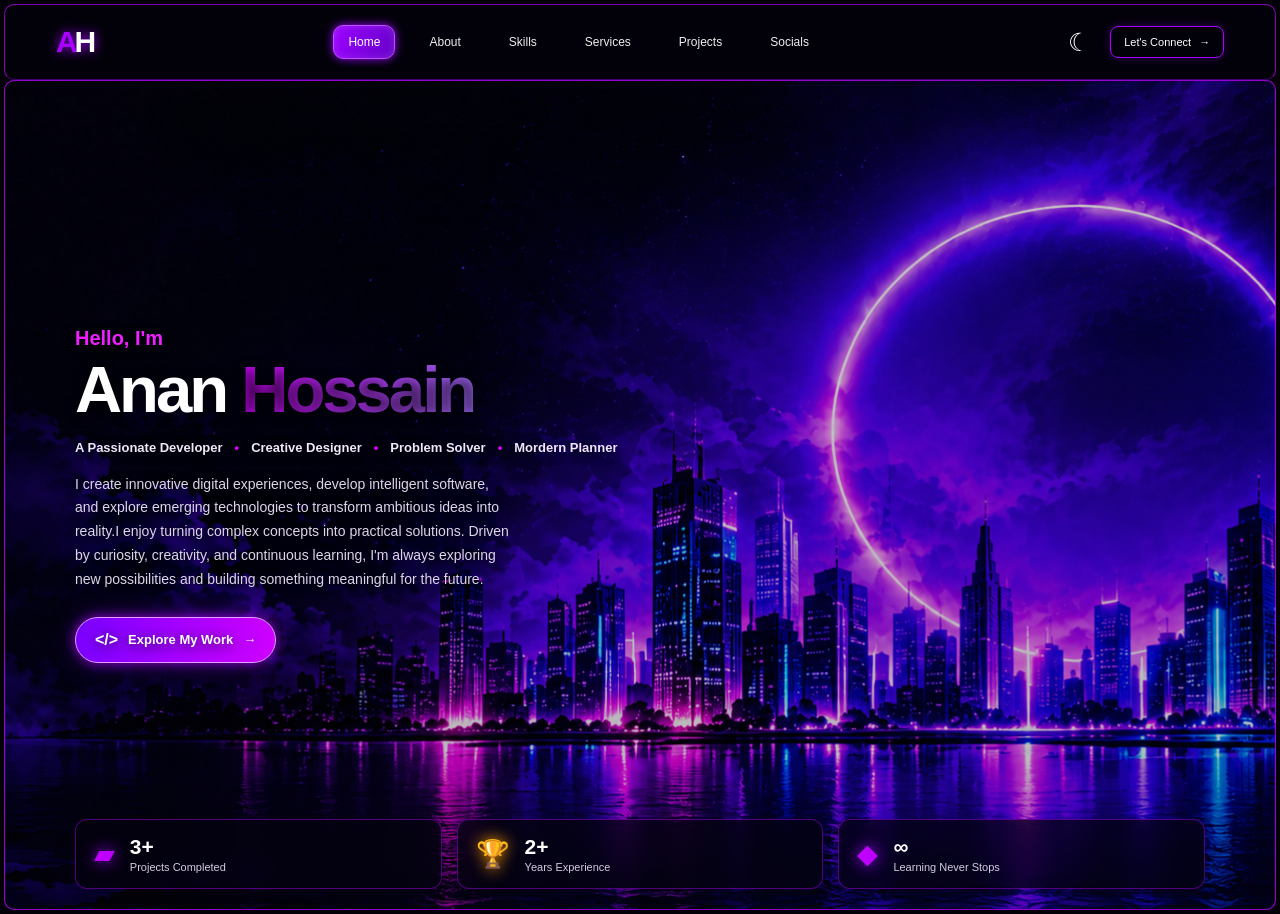
==== index.html @ ea79bc2a "Fix HTML structure and remove duplicate tags" ====
<!DOCTYPE html>
<html lang="en">
<head>
    <meta charset="UTF-8">
    <meta name="viewport" content="width=device-width, initial-scale=1.0">

    <title>Anan Hossain | Portfolio</title>

    <link rel="stylesheet" href="./style.css">
    <link rel="stylesheet" href="skills.css">

    <link rel="icon" type="image/png" href="AH_64x64.png">
    <head>
    <title>Anan Hossain | Portfolio</title>
    <link rel="icon" type="image/png" href="AH_64x64.png">
    <link rel="shortcut icon" href="AH_64x64.png">
        <link rel="icon" href="./AH_64x64.png?v=10" type="image/png">

        <!-- Theme Color -->
<meta name="theme-color" content="#080014">
<head>
<!-- Favicon -->
<link rel="icon" type="image/png" sizes="64x64" href="./AH_64x64.png">
<link rel="icon" type="image/png" sizes="32x32" href="./AH_64x64.png">
<link rel="shortcut icon" type="image/png" href="./AH_64x64.png">
</head>
</head>

<body>

    <!-- NAVIGATION BAR -->

    <header class="navbar">

        <a href="#home" class="logo">A<span>H</span></a>

        <nav class="nav-links">
            <a href="#home" class="active">Home</a>
            <a href="about.html">About</a>
            <a href="skills.html">Skills</a>
            <a href="#services.html">Services</a>
            <a href="projects.html">Projects</a>
            <a href="#socials.html">Socials</a>
        </nav>

        <div class="nav-actions">
            <button class="theme-button" aria-label="Theme">☾</button>

            <a href="#socials" class="connect-button">
                Let's Connect <span>→</span>
            </a>
        </div>

        <!-- Website Theme Color -->
<meta name="theme-color" content="#080014">

<!-- Website Favicon -->
<link rel="icon" type="image/png"
      href="/ananhossain-portfolio/AH_64x64.png">

    </header>


    <!-- HOME PAGE -->

    <main>

        <section class="home-hero" id="home">

            <!-- Background effects -->

            <div class="hero-glow"></div>
            <div class="city-skyline"></div>
            <div class="city-floor"></div>


            <!-- Introduction -->

            <div class="hero-content">

                <p class="hero-greeting">Hello, I'm</p>

                <h1>
                    Anan <span>Hossain</span>
                </h1>

                <div class="hero-roles">
                    <span>A Passionate Developer</span>
                    <i>•</i>
                    <span>Creative Designer</span>
                    <i>•</i>
                    <span>Problem Solver</span>
                     <i>•</i>
                     <span>Mordern Planner</span>
                </div>

                <p class="hero-description">
                    I create innovative digital experiences, develop intelligent software, and explore emerging technologies to transform ambitious ideas into reality.I enjoy turning complex concepts into practical solutions. Driven by curiosity, creativity, and continuous learning, I'm always exploring new possibilities and building something meaningful for the future.
                </p>

                <a href="projects.html" class="hero-button">
                    <span>&lt;/&gt;</span>
                    Explore My Work
                    <span>→</span>
                </a>

            </div>


            <!-- Portrait -->

            <div class="hero-portrait-area">

                <div class="portrait-halo"></div>

                <div class="portrait-container">
                    <img
                        src="./assets/anan-portrait.png"
                        alt="Anan Hossain"
                    >
                </div>

                <div class="floating-code">&lt;/&gt;</div>

            </div>


            <!-- Statistics -->

            <div class="hero-stats">

                <div class="stat-card">

                    <div class="stat-icon">▰</div>

                    <div class="stat-info">
                        <h3>3+</h3>
                        <p>Projects Completed</p>
                    </div>

                </div>


                <div class="stat-card">

                    <div class="stat-icon trophy-icon">🏆</div>

                    <div class="stat-info">
                        <h3>2+</h3>
                        <p>Years Experience</p>
                    </div>

                </div>


                <div class="stat-card">

                    <div class="stat-icon">◆</div>

                    <div class="stat-info">
                        <h3>∞</h3>
                        <p>Learning Never Stops</p>
                    </div>

                </div>

            </div>

        </section>

    </main>

</body>
</html>
---- style.css ----
/* =========================================
   GLOBAL SETTINGS
========================================= */

* {
    margin: 0;
    padding: 0;
    box-sizing: border-box;
}

html {
    scroll-behavior: smooth;
}

body {
    min-height: 100vh;
    background: #030208;
    color: white;
    font-family: Arial, Helvetica, sans-serif;
    overflow-x: hidden;
}


/* =========================================
   NAVIGATION BAR
========================================= */

.navbar {
    width: 100%;
    height: 70px;

    padding: 0 4%;

    display: flex;
    align-items: center;
    justify-content: space-between;

    position: relative;
    z-index: 20;

    background: #080410;

    border: 1px solid rgba(185, 0, 255, 0.7);
    border-radius: 10px;
}


/* Logo */

.logo {
    color: white;
    font-size: 29px;
    font-weight: 900;
    letter-spacing: -3px;
    text-decoration: none;

    text-shadow: 0 0 15px #a000ff;
}

.logo span {
    color: #c000ff;
}


/* Navigation links */

.nav-links {
    display: flex;
    align-items: center;
    gap: 27px;
}

.nav-links a {
    color: #e5ddeb;
    text-decoration: none;
    font-size: 12px;

    padding: 9px 13px;
    border-radius: 20px;

    transition: 0.25s ease;
}

.nav-links a:hover,
.nav-links a.active {
    color: white;

    background: linear-gradient(
        100deg,
        #7100dc,
        #b000ff
    );

    box-shadow: 0 0 15px rgba(165, 0, 255, 0.75);
}


/* Navbar right side */

.nav-actions {
    display: flex;
    align-items: center;
    gap: 15px;
}

.theme-button {
    width: 32px;
    height: 32px;

    border: none;
    background: transparent;

    color: white;
    font-size: 25px;

    cursor: pointer;
}

.connect-button {
    color: white;
    text-decoration: none;
    font-size: 11px;

    padding: 9px 13px;

    border: 1px solid #a900ff;
    border-radius: 8px;

    box-shadow: 0 0 10px rgba(155, 0, 255, 0.3);

    transition: 0.3s ease;
}

.connect-button:hover {
    background: #7900c9;
    box-shadow: 0 0 18px #9900ff;
}

.connect-button span {
    margin-left: 5px;
}


/* =========================================
   HOME HERO SECTION
========================================= */

.home-hero {
    width: 100%;

    height: calc(100vh - 70px);
    min-height: 650px;
    max-height: 850px;

    position: relative;
    isolation: isolate;
    overflow: hidden;

    display: flex;
    align-items: center;

    padding: 0 5.5%;

    background:
        radial-gradient(
            ellipse at 75% 48%,
            rgba(100, 0, 220, 0.28),
            transparent 40%
        ),

        radial-gradient(
            ellipse at 50% 100%,
            rgba(100, 0, 200, 0.2),
            transparent 50%
        ),

        #05020d;

    border: 1px solid rgba(190, 0, 255, 0.8);
    border-radius: 10px;
}


/* =========================================
   PURPLE BACKGROUND LIGHT
========================================= */

.hero-glow {
    position: absolute;
    z-index: -1;

    width: 550px;
    height: 550px;

    right: 8%;
    top: 0;

    border-radius: 50%;

    background: rgba(111, 0, 255, 0.22);

    filter: blur(100px);
}


/* =========================================
   FUTURISTIC CITY SKYLINE
========================================= */

.city-skyline {
    position: absolute;
    z-index: -1;

    bottom: 65px;
    left: 0;

    width: 100%;
    height: 245px;

    opacity: 0.85;

    background:

        repeating-linear-gradient(
            90deg,
            transparent 0 16px,
            rgba(150, 0, 255, 0.23) 17px 19px,
            transparent 20px 38px
        ),

        linear-gradient(
            to top,
            rgba(108, 0, 255, 0.3),
            transparent 80%
        );

    clip-path: polygon(
        0 45%,
        4% 45%,
        4% 17%,
        7% 17%,
        7% 52%,
        10% 52%,
        10% 30%,
        14% 30%,
        14% 60%,
        17% 60%,
        17% 10%,
        21% 10%,
        21% 48%,
        25% 48%,
        25% 25%,
        29% 25%,
        29% 55%,
        33% 55%,
        33% 15%,
        37% 15%,
        37% 48%,
        41% 48%,
        41% 5%,
        45% 5%,
        45% 55%,
        49% 55%,
        49% 25%,
        53% 25%,
        53% 50%,
        57% 50%,
        57% 13%,
        61% 13%,
        61% 52%,
        65% 52%,
        65% 22%,
        69% 22%,
        69% 45%,
        73% 45%,
        73% 8%,
        77% 8%,
        77% 55%,
        81% 55%,
        81% 23%,
        85% 23%,
        85% 52%,
        89% 52%,
        89% 13%,
        93% 13%,
        93% 48%,
        97% 48%,
        97% 25%,
        100% 25%,
        100% 100%,
        0 100%
    );
}


/* Ground lighting */

.city-floor {
    position: absolute;
    z-index: -1;

    bottom: 0;
    left: 0;

    width: 100%;
    height: 100px;

    background: linear-gradient(
        to top,
        rgba(105, 0, 220, 0.25),
        transparent
    );

    border-bottom: 2px solid rgba(155, 0, 255, 0.35);
}


/* =========================================
   HERO INTRODUCTION
========================================= */

.hero-content {
    position: relative;
    z-index: 5;

    width: 52%;
    margin-bottom: 70px;
}

.hero-greeting {
    color: #ef20ff;
    font-size: 20px;
    font-weight: 600;

    margin-bottom: 3px;
}

.hero-content h1 {
    color: white;

    font-size: clamp(48px, 5.1vw, 76px);
    font-weight: 800;

    letter-spacing: -3px;
    line-height: 1.12;
}

.hero-content h1 span {
    background: linear-gradient(
        90deg,
        #d000ff,
        #a66bff
    );

    -webkit-background-clip: text;
    background-clip: text;

    color: transparent;
}


/* Job roles */

.hero-roles {
    display: flex;
    align-items: center;
    flex-wrap: wrap;

    gap: 12px;
    margin-top: 13px;

    color: #f0e8f8;
    font-size: 13px;
    font-weight: 600;
}

.hero-roles i {
    color: #e000ff;
    font-style: normal;
}


/* Description */

.hero-description {
    max-width: 440px;

    margin-top: 18px;

    color: #ded5e8;

    font-size: 14px;
    line-height: 1.7;
}


/* Explore button */

.hero-button {
    display: inline-flex;
    align-items: center;
    gap: 10px;

    margin-top: 25px;
    padding: 13px 19px;

    color: white;
    text-decoration: none;

    font-size: 13px;
    font-weight: 700;

    border: 1px solid #e5a0ff;
    border-radius: 30px;

    background: linear-gradient(
        100deg,
        #7900ff,
        #d000ff
    );

    box-shadow:
        0 0 12px rgba(174, 0, 255, 0.75),
        0 0 28px rgba(130, 0, 255, 0.35);

    transition: 0.3s ease;
}

.hero-button:hover {
    transform: translateY(-3px);
    box-shadow: 0 0 30px #a000ff;
}

.hero-button span:first-child {
    font-size: 16px;
}


/* =========================================
   PORTRAIT AND NEON RING
========================================= */

.hero-portrait-area {
    position: absolute;
    z-index: 3;

    right: 6%;
    bottom: 65px;

    width: 44%;
    height: 88%;

    display: flex;
    justify-content: center;
    align-items: flex-end;
}


/* Neon ring */

.portrait-halo {
    position: absolute;
    z-index: 0;

    width: 330px;
    height: 330px;

    top: 15%;
    left: 50%;

    transform: translateX(-50%);

    border: 2px solid #d000ff;
    border-radius: 50%;

    box-shadow:
        0 0 12px #c000ff,
        0 0 28px #9500ff,
        0 0 65px rgba(133, 0, 255, 0.65);
}


/* Portrait image */

.portrait-container {
    position: relative;
    z-index: 2;

    width: min(350px, 75%);
    aspect-ratio: 1;

    overflow: hidden;
    border-radius: 50%;

    border: 2px solid rgba(220, 0, 255, 0.9);

    box-shadow:
        0 0 15px #b000ff,
        0 0 45px rgba(145, 0, 255, 0.6);
}

.portrait-container img {
    display: block;

    width: 100%;
    height: 100%;

    object-fit: cover;
    object-position: center;
}


/* Floating code */

.floating-code {
    position: absolute;
    z-index: 4;

    right: 4%;
    bottom: 32%;

    color: white;
    font-size: 28px;

    text-shadow:
        0 0 10px #bd00ff,
        0 0 25px #a000ff;
}


/* =========================================
   STATISTICS CARDS
========================================= */

.hero-stats {
    position: absolute;
    z-index: 6;

    left: 5.5%;
    bottom: 20px;

    width: 89%;

    display: grid;
    grid-template-columns: repeat(3, 1fr);

    gap: 15px;
}

.stat-card {
    min-height: 70px;

    display: flex;
    align-items: center;
    gap: 15px;

    padding: 10px 18px;

    background: rgba(9, 3, 20, 0.92);

    border: 1px solid rgba(145, 0, 210, 0.55);
    border-radius: 12px;

    backdrop-filter: blur(10px);

    transition: 0.3s ease;
}

.stat-card:hover {
    border-color: #d000ff;

    box-shadow:
        0 0 18px rgba(155, 0, 255, 0.3);

    transform: translateY(-3px);
}


/* Statistics icons */

.stat-icon {
    color: #c000ff;
    font-size: 27px;

    filter: drop-shadow(0 0 8px #a000ff);
}

.trophy-icon {
    filter: drop-shadow(0 0 8px #ff9d00);
}


/* Statistics text */

.stat-info h3 {
    color: white;
    font-size: 21px;
    margin-bottom: 2px;
}

.stat-info p {
    color: #d7cce1;
    font-size: 11px;
}


/* =========================================
   TABLET RESPONSIVE
========================================= */

@media (max-width: 900px) {

    .nav-links {
        gap: 8px;
    }

    .nav-links a {
        padding: 7px 8px;
        font-size: 11px;
    }

    .hero-content {
        width: 58%;
    }

    .hero-portrait-area {
        right: 3%;
        width: 42%;
    }

    .portrait-container {
        width: 280px;
    }

    .portrait-halo {
        width: 300px;
        height: 300px;
    }

}


/* =========================================
   MOBILE RESPONSIVE
========================================= */

@media (max-width: 650px) {

    .navbar {
        height: auto;
        min-height: 65px;

        flex-wrap: wrap;
        gap: 12px;

        padding: 12px 5%;
    }

    .nav-links {
        order: 3;

        width: 100%;

        justify-content: center;
        flex-wrap: wrap;
    }

    .nav-actions {
        gap: 8px;
    }

    .home-hero {
        height: auto;
        min-height: 1050px;

        padding: 55px 6%;

        align-items: flex-start;
    }

    .hero-content {
        width: 100%;
        margin-bottom: 0;
    }

    .hero-content h1 {
        font-size: 46px;
    }

    .hero-roles {
        gap: 7px;
        font-size: 11px;
    }

    .hero-portrait-area {
        width: 100%;
        height: 430px;

        right: 0;
        bottom: 180px;
    }

    .portrait-container {
        width: 255px;
    }

    .portrait-halo {
        width: 280px;
        height: 280px;
        top: 10%;
    }

    .hero-stats {
        left: 5%;
        width: 90%;

        bottom: 15px;

        grid-template-columns: 1fr;
        gap: 7px;
    }

    .stat-card {
        min-height: 55px;
    }

    .floating-code {
        right: 15%;
    }


}


/* =====================================================
   ANAN PORTFOLIO — CYBERPUNK BACKGROUND UPDATE
   Paste this at the VERY BOTTOM of the root style.css.
   Keep cyberpunk-background.png inside the assets folder.
===================================================== */

.home-hero {
    background:
        linear-gradient(rgba(3, 2, 12, 0.22), rgba(3, 2, 12, 0.28)),
        url("assets/cyberpunk-background.png") center center / cover no-repeat;
}

/* Remove old decorative shapes and the portrait area. */
.hero-glow,
.city-skyline,
.city-floor,
.hero-portrait-area,
.portrait-halo,
.portrait-container,
.floating-code {
    display: none !important;
}

/* Keep the text readable over the new background. */
.hero-content {
    width: min(58%, 650px);
    margin-bottom: 0;
    text-shadow: 0 2px 12px rgba(0, 0, 0, 0.8);
}

/* Slightly transparent navigation and statistic cards. */
.navbar {
    background: rgba(5, 2, 16, 0.72);
    backdrop-filter: blur(10px);
}

.stat-card {
    background: rgba(5, 2, 16, 0.72);
    backdrop-filter: blur(10px);
}

@media (max-width: 900px) {
    .hero-content {
        width: 65%;
    }
}

@media (max-width: 650px) {
    .home-hero {
        background-position: 58% center;
    }

    .hero-content {
        width: 100%;
    }
}
---- skills.css ----
* {
    margin: 0;
    padding: 0;
    box-sizing: border-box;
}

html {
    scroll-behavior: smooth;
}

body {
    background: #030008;
    color: white;
    font-family: 'Inter', sans-serif;
    min-height: 100vh;
    padding: 4px;
}

/* PAGE FRAME */

.skills-page {
    position: relative;
    width: 100%;
    min-height: calc(100vh - 8px);
    overflow: hidden;
    border: 1px solid #a900ff;
    border-radius: 11px;

    /* Your supplied purple cyberpunk image is now the page background. */
    background:
        linear-gradient(rgba(3, 0, 12, .18), rgba(3, 0, 12, .24)),
        url("assets/skills-background.png") center center / cover no-repeat;

    box-shadow: 0 0 8px rgba(160, 0, 255, .3);
}

/* The old generated circuit background has been removed.
   The image above supplies the background instead. */

/* NAVBAR */

.navbar {
    height: 76px;
    width: 100%;
    padding: 0 4%;
    position: relative;
    z-index: 10;

    display: flex;
    align-items: center;
    justify-content: space-between;

    background: rgba(3, 0, 10, .70);
    backdrop-filter: blur(8px);
    border-bottom: 1px solid rgba(150, 0, 255, .45);
}

.logo {
    text-decoration: none;
    font-size: 30px;
    font-weight: 800;
    letter-spacing: -3px;
    color: #a900ff;
    text-shadow: 0 0 12px #a000ff;
}

.logo span {
    color: white;
}

.nav-links {
    display: flex;
    align-items: center;
    gap: 20px;
}

.nav-links a {
    color: #eee;
    text-decoration: none;
    font-size: 12px;
    font-weight: 500;
    padding: 9px 14px;
    border-radius: 10px;
    transition: .3s;
}

.nav-links a:hover {
    background: rgba(150, 0, 255, .2);
}

.nav-links a.active {
    color: white;
    background: linear-gradient(110deg, #9c00ff, #6500c9);
    border: 1px solid #c34cff;

    box-shadow:
        0 0 10px #9700ff,
        inset 0 0 8px rgba(255,255,255,.15);
}

.nav-right {
    display: flex;
    align-items: center;
    gap: 17px;
}

.theme-toggle {
    background: none;
    border: none;
    color: white;
    font-size: 24px;
    cursor: pointer;
}

.connect {
    text-decoration: none;
    color: white;
    font-size: 11px;
    font-weight: 600;
    padding: 10px 14px;
    border: 1px solid #a900ff;
    border-radius: 9px;
    background: rgba(30, 0, 50, .7);
    box-shadow: 0 0 9px rgba(160, 0, 255, .4);
    transition: .3s;
}

.connect:hover {
    background: #8200d9;
    box-shadow: 0 0 20px #a000ff;
}

/* MAIN CONTENT */

.skills-content {
    position: relative;
    z-index: 2;
    padding: 22px 3.2% 35px;
}

.skills-content h1 {
    font-size: clamp(25px, 2.6vw, 36px);
    font-weight: 800;
    letter-spacing: -1.5px;
    margin-bottom: 24px;
    color: #fff;
}

.skills-content h1 span {
    color: #bd00ff;
    text-shadow: 0 0 15px rgba(180, 0, 255, .6);
}

/* SKILL GRID */

.skills-grid {
    display: grid;
    grid-template-columns: repeat(5, minmax(0, 1fr));
    gap: 12px;
}

/* SKILL CARD */

.skill-card {
    min-height: 145px;
    padding: 17px 10px 13px;

    display: flex;
    flex-direction: column;
    align-items: center;
    justify-content: center;
    text-align: center;

    background: linear-gradient(
        145deg,
        rgba(20, 8, 37, .82),
        rgba(7, 3, 17, .86)
    );

    border: 1px solid rgba(153, 0, 255, .55);
    border-radius: 13px;

    box-shadow:
        inset 0 0 15px rgba(130, 0, 255, .07),
        0 0 9px rgba(120, 0, 255, .12);

    backdrop-filter: blur(8px);
    transition: .3s ease;
}

.skill-card:hover {
    transform: translateY(-5px);
    border-color: #d000ff;

    box-shadow:
        0 0 12px rgba(170, 0, 255, .6),
        0 0 28px rgba(130, 0, 255, .2),
        inset 0 0 15px rgba(150, 0, 255, .15);
}

/* ICONS */

.skill-icon {
    width: 39px;
    height: 39px;
    margin-bottom: 10px;

    display: flex;
    align-items: center;
    justify-content: center;

    font-size: 27px;
    font-weight: 800;
    border-radius: 9px;
    text-shadow: 0 0 12px currentColor;
}

.python-icon {
    color: #ffd43b;
}

.js-icon {
    background: #f7df1e;
    color: #171717;
    font-size: 21px;
    border-radius: 2px;
    text-shadow: none;
}

.linux-icon {
    color: #ffad36;
}

.design-icon {
    color: #00d9ff;
    border: 2px solid #a000ff;
    border-radius: 50%;
}

.cpp-icon {
    color: #21a6ff;
    border: 2px solid #147bff;
    clip-path: polygon(25% 0, 75% 0, 100% 50%, 75% 100%, 25% 100%, 0 50%);
    background: rgba(0, 115, 255, .15);
}

.node-icon {
    color: #62e629;
    border: 2px solid #4ccf20;
    clip-path: polygon(25% 0, 75% 0, 100% 50%, 75% 100%, 25% 100%, 0 50%);
    background: rgba(50, 200, 20, .13);
}

.html-icon {
    color: #ff6034;
    font-size: 34px;
}

.java-icon {
    color: #ff8b26;
    font-size: 35px;
}

.sql-icon {
    color: #168cff;
    font-size: 36px;
}

/* TEXT */

.skill-card h2 {
    color: #fff;
    font-size: 14px;
    font-weight: 700;
    margin-bottom: 6px;
}

.skill-card p {
    color: #d0c6dd;
    font-size: 11px;
    line-height: 1.45;
    font-weight: 400;
}

/* MOBILE */

@media (max-width: 850px) {

    .navbar {
        padding: 0 2%;
    }

    .nav-links {
        gap: 4px;
    }

    .nav-links a {
        padding: 8px;
        font-size: 10px;
    }

    .skills-grid {
        grid-template-columns: repeat(3, minmax(0, 1fr));
    }
}

@media (max-width: 600px) {

    .navbar {
        height: auto;
        min-height: 90px;
        padding: 10px 14px 35px;
    }

    .nav-links {
        position: absolute;
        left: 8px;
        right: 8px;
        bottom: 5px;
        justify-content: space-around;
    }

    .nav-links a {
        font-size: 9px;
        padding: 5px;
    }

    .nav-right {
        gap: 8px;
    }

    .skills-content {
        padding: 30px 15px;
    }

    .skills-content h1 {
        font-size: 27px;
    }

    .skills-grid {
        grid-template-columns: repeat(2, minmax(0, 1fr));
        gap: 10px;
    }

    .skill-card {
        min-height: 135px;
    }
}
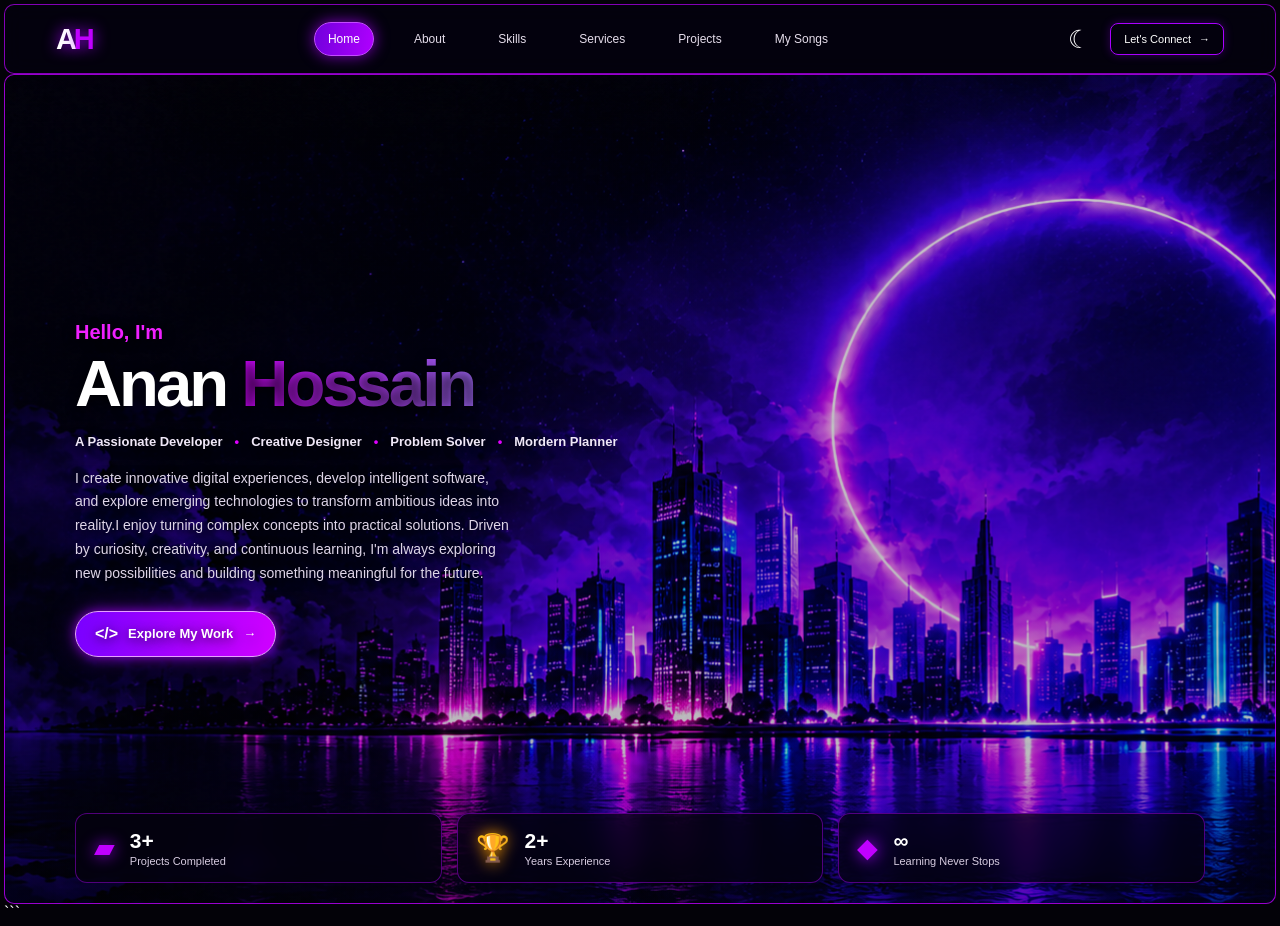
==== commit c3b55436: "Refactor index.html to remove duplicates Removed duplicate head elements and cleaned up HTML structu" ====
--- a/index.html
+++ b/index.html
@@ -3,28 +3,24 @@
 <html lang="en">
 <head>
     <meta charset="UTF-8">
+    <link rel="icon" href="/assets/AH_64x64.png" type="image/png">
     <meta name="viewport" content="width=device-width, initial-scale=1.0">
 
     <title>Anan Hossain | Portfolio</title>
 
     <link rel="stylesheet" href="./style.css">
     <link rel="stylesheet" href="skills.css">
+   
+    <link rel="icon" href="AH_64x64.png" type="image/png">
+    <meta charset="UTF-8">
+    <title>Anan Hossain</title>
 
     <link rel="icon" type="image/png" href="AH_64x64.png">
-    <head>
-    <title>Anan Hossain | Portfolio</title>
-    <link rel="icon" type="image/png" href="AH_64x64.png">
-    <link rel="shortcut icon" href="AH_64x64.png">
-        <link rel="icon" href="./AH_64x64.png?v=10" type="image/png">
 
-        <!-- Theme Color -->
-<meta name="theme-color" content="#080014">
-<head>
-<!-- Favicon -->
-<link rel="icon" type="image/png" sizes="64x64" href="./AH_64x64.png">
-<link rel="icon" type="image/png" sizes="32x32" href="./AH_64x64.png">
-<link rel="shortcut icon" type="image/png" href="./AH_64x64.png">
-</head>
+    <link rel="stylesheet" href="style.css">
+
+    
+
 </head>
 
 <body>
@@ -41,7 +37,7 @@
             <a href="skills.html">Skills</a>
             <a href="#services.html">Services</a>
             <a href="projects.html">Projects</a>
-            <a href="#socials.html">Socials</a>
+            <a href="#socials.html">My Songs</a>
         </nav>
 
         <div class="nav-actions">
@@ -51,13 +47,6 @@
                 Let's Connect <span>→</span>
             </a>
         </div>
-
-        <!-- Website Theme Color -->
-<meta name="theme-color" content="#080014">
-
-<!-- Website Favicon -->
-<link rel="icon" type="image/png"
-      href="/ananhossain-portfolio/AH_64x64.png">
 
     </header>
 
@@ -174,7 +163,4 @@
 </body>
 </html>
 
-
-
-
-
+```
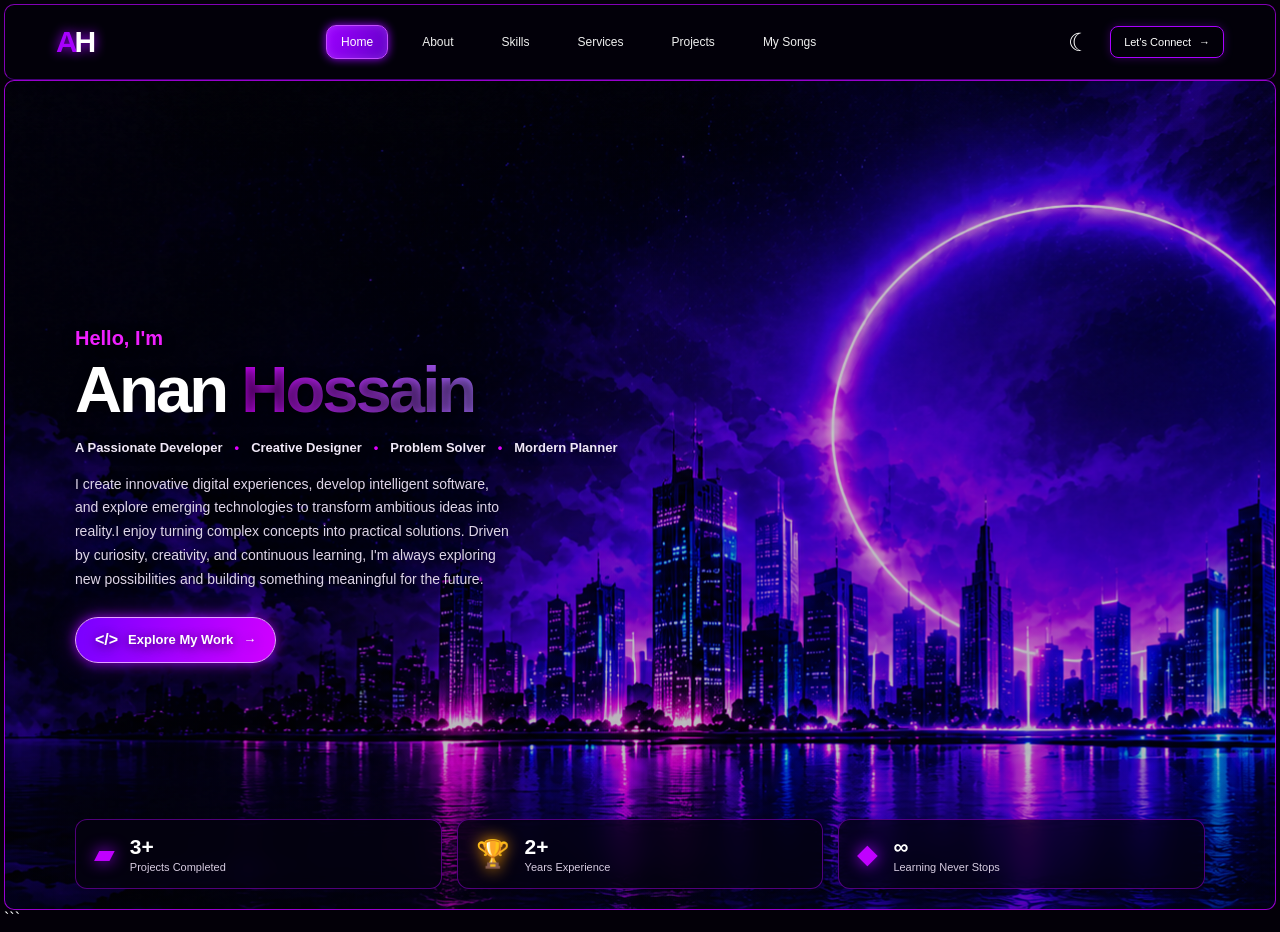
==== commit 468ba969: "Update index.html" ====
--- a/index.html
+++ b/index.html
@@ -1,27 +1,20 @@
-
 <!DOCTYPE html>
 <html lang="en">
+
 <head>
     <meta charset="UTF-8">
-    <link rel="icon" href="/assets/AH_64x64.png" type="image/png">
     <meta name="viewport" content="width=device-width, initial-scale=1.0">
 
     <title>Anan Hossain | Portfolio</title>
 
+    <!-- CUSTOM AH FAVICON -->
+    <link rel="icon" type="image/png" href="./AH_64x64.png">
+
+    <!-- CSS STYLESHEETS -->
     <link rel="stylesheet" href="./style.css">
-    <link rel="stylesheet" href="skills.css">
-   
-    <link rel="icon" href="AH_64x64.png" type="image/png">
-    <meta charset="UTF-8">
-    <title>Anan Hossain</title>
+    <link rel="stylesheet" href="./skills.css">
+</head>
 
-    <link rel="icon" type="image/png" href="AH_64x64.png">
-
-    <link rel="stylesheet" href="style.css">
-
-    
-
-</head>
 
 <body>
 
